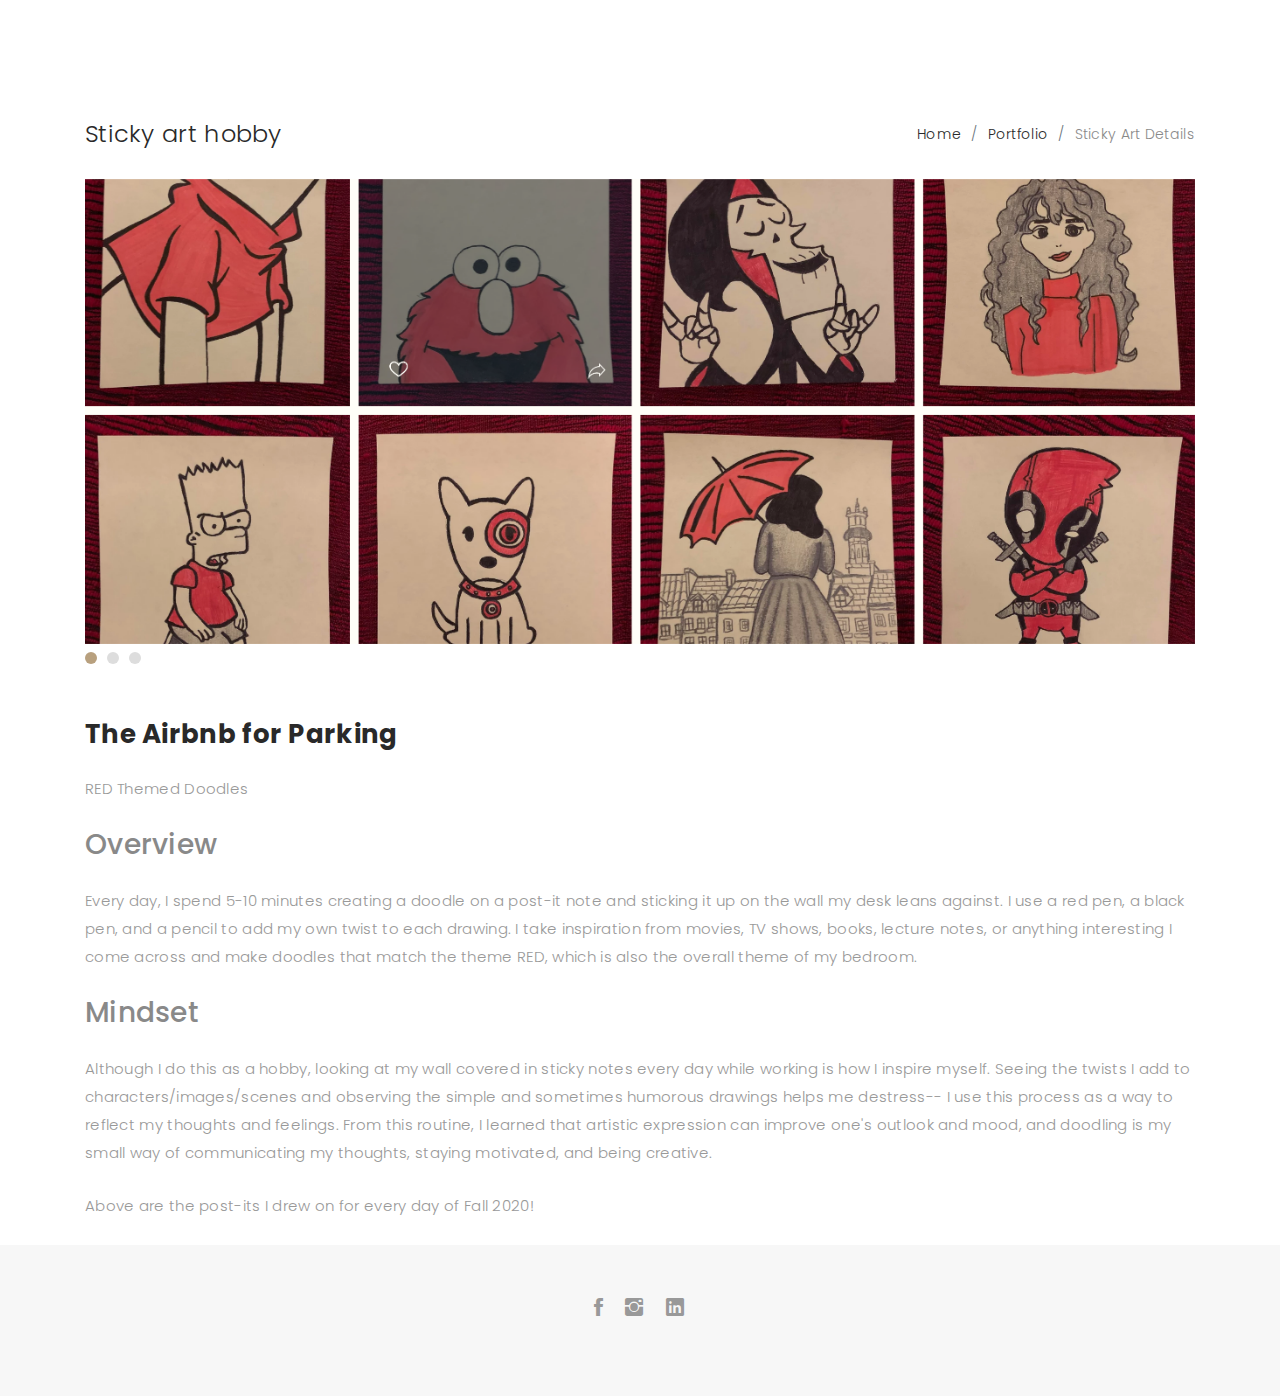
==== sticky.html @ b19e2539 "initial commit" ====
<!DOCTYPE html>
<html lang="en">

<head>
  <meta charset="utf-8">
  <meta content="width=device-width, initial-scale=1.0" name="viewport">

 <title>Preethi Surapaneni</title>
  <meta content="" name="descriptison">
  <meta content="" name="keywords">

  <!-- icons -->
  <link href="assets/img/apple-touch-icon.png" rel="apple-touch-icon">

  <!-- Google Fonts -->
  <link href="https://fonts.googleapis.com/css?family=Poppins:300,300i,400,400i,500,500i,600,600i,700,700iPlayfair+Display:400,400i,500,500i,600,600i,700,700i,900,900i" rel="stylesheet">

  <!-- Vendor CSS Files -->
  <link href="assets/vendor/bootstrap/css/bootstrap.min.css" rel="stylesheet">
  <link href="assets/vendor/hover/hover.min.css" rel="stylesheet">
  <link href="assets/vendor/ionicons/css/ionicons.min.css" rel="stylesheet">
  <link href="assets/vendor/boxicons/css/boxicons.min.css" rel="stylesheet">
  <link href="assets/vendor/venobox/venobox.css" rel="stylesheet">
  <link href="assets/vendor/owl.carousel/assets/owl.carousel.min.css" rel="stylesheet">

  <!-- Template Main CSS File -->
  <link href="assets/css/style.css" rel="stylesheet">

</head>

<body>

  <!-- ======= Navbar ======= -->
  <nav id="main-nav" class="subpage-nav">
    <div class="row">
      <div class="container">

        

        <div class="responsive"><i data-icon="m" class="ion-navicon-round"></i></div>

        <ul class="nav-menu list-unstyled">
          <li><a href="index.html" class="smoothScroll">Home</a></li>
          <li><a href="index.html#about" class="smoothScroll">About</a></li>
          <li><a href="index.html#portfolio" class="smoothScroll">Portfolio</a></li>
          <li><a href="assets/preethisurapaneni.pdf" class="smoothScroll">Resume</a></li>
          <!-- <li><a href="index.html#contact" class="smoothScroll">Contact</a></li> -->
        </ul>

      </div>
    </div>
  </nav><!-- End Navbar -->

  <main id="main">

    <!-- ======= Breadcrumbs Section ======= -->
    <section class="breadcrumbs">
      <div class="container">

        <div class="d-flex justify-content-between align-items-center">
          <h2>Sticky art hobby</h2>
          <ol>
            <li><a href="index.html">Home</a></li>
            <li><a href="index.html#portfolio">Portfolio</a></li>
            <li>Sticky Art Details</li>
          </ol>
        </div>

      </div>
    </section><!-- Breadcrumbs Section -->

    <!-- ======= Portfolio Details Section ======= -->
    <section class="portfolio-details">
      <div class="container">

        <div class="portfolio-details-container">

          <div class="owl-carousel portfolio-details-carousel">
            <img src="assets/img/sticky1.png" class="img-fluid" alt="">
            <img src="assets/img/sticky2.png" class="img-fluid" alt="">
            <img src="assets/img/sticky3.png" class="img-fluid" alt="">
          </div>



        </div>

        <div class="portfolio-description">
          <h2>The Airbnb for Parking</h2>
          <p>
RED Themed Doodles

          </p>
          <h3>
            Overview
          </h3>
          <p>
           Every day, I spend 5-10 minutes creating a doodle on a post-it note and sticking it up on the wall my desk leans against. I use a red pen, a black pen, and a pencil to add my own twist to each drawing. I take inspiration from movies, TV shows, books, lecture notes, or anything interesting I come across and make doodles that match the theme RED, which is also the overall theme of my bedroom.
          </p>

          <h3>
           Mindset
          </h3>
          <p>
           Although I do this as a hobby, looking at my wall covered in sticky notes every day while working is how I inspire myself. Seeing the twists I add to characters/images/scenes and observing the simple and sometimes humorous drawings helps me destress-- I use this process as a way to reflect my thoughts and feelings. From this routine, I learned that artistic expression can improve one's outlook and mood, and doodling is my small way of communicating my thoughts, staying motivated, and being creative. 
          </p><p>
            Above are the post-its I drew on for every day of Fall 2020!

             
          </p>
         
        </div>
      </div>
    </section><!-- End Portfolio Details Section -->

  </main><!-- End #main -->

  <!-- ======= Footer ======= -->
  <div id="footer" class="text-center">
    <div class="container">
      <div class="socials-media text-center">
          <ul class="list-unstyled">
      <li><a href="https://www.facebook.com/preethi.surapaneni"><i class="ion-social-facebook"></i></a></li>
          <li><a href="https://www.instagram.com/preethi_surapaneni/"><i class="ion-social-instagram"></i></a></li>
          <li><a href="https://www.linkedin.com/in/preethi-surapaneni/"><i class="ion-social-linkedin"></i></a></li>
        </ul>

      </div>
    </div>
  </div><!-- End Footer -->

  <!-- Vendor JS Files -->
  <script src="assets/vendor/jquery/jquery.min.js"></script>
  <script src="assets/vendor/bootstrap/js/bootstrap.bundle.min.js"></script>
  <script src="assets/vendor/jquery.easing/jquery.easing.min.js"></script>
  <script src="assets/vendor/php-email-form/validate.js"></script>
  <script src="assets/vendor/typed/typed.js"></script>
  <script src="assets/vendor/jquery-sticky/jquery.sticky.js"></script>
  <script src="assets/vendor/isotope-layout/isotope.pkgd.min.js"></script>
  <script src="assets/vendor/venobox/venobox.min.js"></script>
  <script src="assets/vendor/owl.carousel/owl.carousel.min.js"></script>

  <!-- Template Main JS File -->
  <script src="assets/js/main.js"></script>

</body>

</html>
---- assets/vendor/venobox/venobox.css ----
/* ------ venobox.css --------*/
.vbox-overlay *, .vbox-overlay *:before, .vbox-overlay *:after{
    -webkit-backface-visibility: hidden;
    -webkit-box-sizing:border-box;
    -moz-box-sizing:border-box;
    box-sizing:border-box;
}
.vbox-overlay * { 
    -webkit-backface-visibility: visible;
    backface-visibility: visible;
}
.vbox-overlay{
    display: -webkit-flex;
    display: flex;
    -webkit-flex-direction: column;
    flex-direction: column;
    -webkit-justify-content: center;
    justify-content: center;
    -webkit-align-items: center;
    align-items: center;
    position: fixed;
    left: 0;
    top: 0;
    bottom: 0;
    right: 0;
    z-index: 999999;
}

/* ----- navigation ----- */
.vbox-title{
    width: 100%;
    height: 40px;
    float: left;
    text-align: center;
    line-height: 28px;
    font-size: 12px;
    padding: 6px 50px;
    overflow: hidden;
    position: fixed;
    display: none;
    left: 0;
    z-index: 89;
}
.vbox-close{
    cursor: pointer;
    position: fixed;
    top: -1px;
    right: 0;
    width: 50px;
    height: 40px;
    padding: 6px;
    display: block;
    background-position:10px center;
    overflow: hidden;
    font-size: 24px;
    line-height: 1;
    text-align: center;
    z-index: 99;
}
.vbox-left{
    cursor: pointer;
    position: fixed;
    left: 0;
    height: 40px;
    overflow: hidden;
    line-height: 28px;
    font-size: 12px;
    z-index: 99;
    display: flex;
    align-items:center;
}
.vbox-num{
    display: inline-block;
    margin: 6px 0 6px 15px;
}
/* ----- Social share ----- */
.vbox-share{
    line-height: 28px;
    font-size: 12px;
    overflow: hidden;
    position: fixed;
    left: 0;
    z-index: 98;
    display: flex;
    align-items:center;
    justify-content: center;
    width: 100%;
    text-align: center;
}
.vbox-share svg{
    max-height: 28px;
    width: 28px;
    z-index: 10;
    margin-left: 12px;
    margin-top: 6px;
    margin-bottom: 6px;
    vertical-align: middle;
}


/* ----- navigation ARROWS ----- */
.vbox-next, .vbox-prev{
    position: fixed;
    top: 50%;
    margin-top: -15px;
    overflow: hidden;
    cursor: pointer;
    display: block;
    width: 45px;
    height: 45px;
    z-index: 99;
}
.vbox-next span, .vbox-prev span{
    position: relative;
    width: 20px;
    height: 20px;
    border: 2px solid transparent;
    border-top-color: #B6B6B6;
    border-right-color: #B6B6B6;
    text-indent: -100px;
    position: absolute;
    top: 8px;
    display: block;
}
.vbox-prev{
    left: 15px;
}
.vbox-next{
    right: 15px;
}
.vbox-prev span{
    left: 10px;
    -ms-transform: rotate(-135deg);
    -webkit-transform: rotate(-135deg);
    transform: rotate(-135deg);
}
.vbox-next span{
    -ms-transform: rotate(45deg);
    -webkit-transform: rotate(45deg);
    transform: rotate(45deg);
    right: 10px;
}
/* ------- inline window ------ */
.vbox-inline{
    width: 420px;
    height: 315px;
    height: 70vh;
    padding: 10px;
    background: #fff;
    margin: 0 auto;
    overflow: auto;
    text-align: left;
}
/* ------- Video & iFrames window ------ */
.venoframe{
    max-width: 100%;
    width: 100%;
    border: none;
    width: 100%;
    height: 260px;
    height: 70vh;
}
.venoframe.vbvid{
    height: 260px;
}
@media (min-width: 768px) {
    .venoframe, .vbox-inline{
        width: 90%;
        height: 360px;
        height: 70vh;
    }
    .venoframe.vbvid{
        width: 640px;
        height: 360px;
    }
}
@media (min-width: 992px) {
    .venoframe, .vbox-inline{
        max-width: 1200px;
        width: 80%;
        height: 540px;
        height: 70vh;
    }
    .venoframe.vbvid{
        width: 960px;
        height: 540px;
    }
}
/* 
Please do NOT edit this part! 
or at least read this note: http://i.imgur.com/7C0ws9e.gif
*/
.vbox-open{
    overflow: hidden;
}
.vbox-container{
    position: absolute;
    left: 0;
    right: 0;
    top: 0;
    bottom: 0;
    overflow-x: hidden;
    overflow-y: scroll;
    overflow-scrolling: touch;
    -webkit-overflow-scrolling: touch;
    z-index: 20;
    max-height: 100%;

}

.vbox-content{
    text-align: center;
    float: left;
    width: 100%;
    position: relative;
    overflow: hidden;
    padding: 20px 4%;
}
.vbox-container img{
    max-width: 100%;
    height: auto;
}
.vbox-figlio{
    box-shadow: 0 0 12px rgba(0,0,0,0.19), 0 6px 6px rgba(0,0,0,0.23);
    max-width: 100%;
    text-align: initial;
}
img.vbox-figlio{
    -webkit-user-select: none;
-khtml-user-select: none;
-moz-user-select: none;
-o-user-select: none;
user-select: none;
}
.vbox-content.swipe-left{
    margin-left: -200px !important;
}
.vbox-content.swipe-right{
    margin-left: 200px !important;
}
.vbox-animated{
    webkit-transition: margin 300ms ease-out;
    transition: margin 300ms ease-out;
}

/* ---------- preloader ----------
 * SPINKIT 
 * http://tobiasahlin.com/spinkit/
-------------------------------- */
.sk-double-bounce,.sk-rotating-plane{width:40px;height:40px;margin:40px auto}.sk-rotating-plane{background-color:#333;-webkit-animation:sk-rotatePlane 1.2s infinite ease-in-out;animation:sk-rotatePlane 1.2s infinite ease-in-out}@-webkit-keyframes sk-rotatePlane{0%{-webkit-transform:perspective(120px) rotateX(0) rotateY(0);transform:perspective(120px) rotateX(0) rotateY(0)}50%{-webkit-transform:perspective(120px) rotateX(-180.1deg) rotateY(0);transform:perspective(120px) rotateX(-180.1deg) rotateY(0)}100%{-webkit-transform:perspective(120px) rotateX(-180deg) rotateY(-179.9deg);transform:perspective(120px) rotateX(-180deg) rotateY(-179.9deg)}}@keyframes sk-rotatePlane{0%{-webkit-transform:perspective(120px) rotateX(0) rotateY(0);transform:perspective(120px) rotateX(0) rotateY(0)}50%{-webkit-transform:perspective(120px) rotateX(-180.1deg) rotateY(0);transform:perspective(120px) rotateX(-180.1deg) rotateY(0)}100%{-webkit-transform:perspective(120px) rotateX(-180deg) rotateY(-179.9deg);transform:perspective(120px) rotateX(-180deg) rotateY(-179.9deg)}}.sk-double-bounce{position:relative}.sk-double-bounce .sk-child{width:100%;height:100%;border-radius:50%;background-color:#333;opacity:.6;position:absolute;top:0;left:0;-webkit-animation:sk-doubleBounce 2s infinite ease-in-out;animation:sk-doubleBounce 2s infinite ease-in-out}.sk-chasing-dots .sk-child,.sk-spinner-pulse,.sk-three-bounce .sk-child{background-color:#333;border-radius:100%}.sk-double-bounce .sk-double-bounce2{-webkit-animation-delay:-1s;animation-delay:-1s}@-webkit-keyframes sk-doubleBounce{0%,100%{-webkit-transform:scale(0);transform:scale(0)}50%{-webkit-transform:scale(1);transform:scale(1)}}@keyframes sk-doubleBounce{0%,100%{-webkit-transform:scale(0);transform:scale(0)}50%{-webkit-transform:scale(1);transform:scale(1)}}.sk-wave{margin:40px auto;width:50px;height:40px;text-align:center;font-size:10px}.sk-wave .sk-rect{background-color:#333;height:100%;width:6px;display:inline-block;-webkit-animation:sk-waveStretchDelay 1.2s infinite ease-in-out;animation:sk-waveStretchDelay 1.2s infinite ease-in-out}.sk-wave .sk-rect1{-webkit-animation-delay:-1.2s;animation-delay:-1.2s}.sk-wave .sk-rect2{-webkit-animation-delay:-1.1s;animation-delay:-1.1s}.sk-wave .sk-rect3{-webkit-animation-delay:-1s;animation-delay:-1s}.sk-wave .sk-rect4{-webkit-animation-delay:-.9s;animation-delay:-.9s}.sk-wave .sk-rect5{-webkit-animation-delay:-.8s;animation-delay:-.8s}@-webkit-keyframes sk-waveStretchDelay{0%,100%,40%{-webkit-transform:scaleY(.4);transform:scaleY(.4)}20%{-webkit-transform:scaleY(1);transform:scaleY(1)}}@keyframes sk-waveStretchDelay{0%,100%,40%{-webkit-transform:scaleY(.4);transform:scaleY(.4)}20%{-webkit-transform:scaleY(1);transform:scaleY(1)}}.sk-wandering-cubes{margin:40px auto;width:40px;height:40px;position:relative}.sk-wandering-cubes .sk-cube{background-color:#333;width:10px;height:10px;position:absolute;top:0;left:0;-webkit-animation:sk-wanderingCube 1.8s ease-in-out -1.8s infinite both;animation:sk-wanderingCube 1.8s ease-in-out -1.8s infinite both}.sk-chasing-dots,.sk-spinner-pulse{width:40px;height:40px;margin:40px auto}.sk-wandering-cubes .sk-cube2{-webkit-animation-delay:-.9s;animation-delay:-.9s}@-webkit-keyframes sk-wanderingCube{0%{-webkit-transform:rotate(0);transform:rotate(0)}25%{-webkit-transform:translateX(30px) rotate(-90deg) scale(.5);transform:translateX(30px) rotate(-90deg) scale(.5)}50%{-webkit-transform:translateX(30px) translateY(30px) rotate(-179deg);transform:translateX(30px) translateY(30px) rotate(-179deg)}50.1%{-webkit-transform:translateX(30px) translateY(30px) rotate(-180deg);transform:translateX(30px) translateY(30px) rotate(-180deg)}75%{-webkit-transform:translateX(0) translateY(30px) rotate(-270deg) scale(.5);transform:translateX(0) translateY(30px) rotate(-270deg) scale(.5)}100%{-webkit-transform:rotate(-360deg);transform:rotate(-360deg)}}@keyframes sk-wanderingCube{0%{-webkit-transform:rotate(0);transform:rotate(0)}25%{-webkit-transform:translateX(30px) rotate(-90deg) scale(.5);transform:translateX(30px) rotate(-90deg) scale(.5)}50%{-webkit-transform:translateX(30px) translateY(30px) rotate(-179deg);transform:translateX(30px) translateY(30px) rotate(-179deg)}50.1%{-webkit-transform:translateX(30px) translateY(30px) rotate(-180deg);transform:translateX(30px) translateY(30px) rotate(-180deg)}75%{-webkit-transform:translateX(0) translateY(30px) rotate(-270deg) scale(.5);transform:translateX(0) translateY(30px) rotate(-270deg) scale(.5)}100%{-webkit-transform:rotate(-360deg);transform:rotate(-360deg)}}.sk-spinner-pulse{-webkit-animation:sk-pulseScaleOut 1s infinite ease-in-out;animation:sk-pulseScaleOut 1s infinite ease-in-out}@-webkit-keyframes sk-pulseScaleOut{0%{-webkit-transform:scale(0);transform:scale(0)}100%{-webkit-transform:scale(1);transform:scale(1);opacity:0}}@keyframes sk-pulseScaleOut{0%{-webkit-transform:scale(0);transform:scale(0)}100%{-webkit-transform:scale(1);transform:scale(1);opacity:0}}.sk-chasing-dots{position:relative;text-align:center;-webkit-animation:sk-chasingDotsRotate 2s infinite linear;animation:sk-chasingDotsRotate 2s infinite linear}.sk-chasing-dots .sk-child{width:60%;height:60%;display:inline-block;position:absolute;top:0;-webkit-animation:sk-chasingDotsBounce 2s infinite ease-in-out;animation:sk-chasingDotsBounce 2s infinite ease-in-out}.sk-chasing-dots .sk-dot2{top:auto;bottom:0;-webkit-animation-delay:-1s;animation-delay:-1s}@-webkit-keyframes sk-chasingDotsRotate{100%{-webkit-transform:rotate(360deg);transform:rotate(360deg)}}@keyframes sk-chasingDotsRotate{100%{-webkit-transform:rotate(360deg);transform:rotate(360deg)}}@-webkit-keyframes sk-chasingDotsBounce{0%,100%{-webkit-transform:scale(0);transform:scale(0)}50%{-webkit-transform:scale(1);transform:scale(1)}}@keyframes sk-chasingDotsBounce{0%,100%{-webkit-transform:scale(0);transform:scale(0)}50%{-webkit-transform:scale(1);transform:scale(1)}}.sk-three-bounce{margin:40px auto;width:80px;text-align:center}.sk-three-bounce .sk-child{width:20px;height:20px;display:inline-block;-webkit-animation:sk-three-bounce 1.4s ease-in-out 0s infinite both;animation:sk-three-bounce 1.4s ease-in-out 0s infinite both}.sk-circle .sk-child:before,.sk-fading-circle .sk-circle:before{display:block;border-radius:100%;content:'';background-color:#333}.sk-three-bounce .sk-bounce1{-webkit-animation-delay:-.32s;animation-delay:-.32s}.sk-three-bounce .sk-bounce2{-webkit-animation-delay:-.16s;animation-delay:-.16s}@-webkit-keyframes sk-three-bounce{0%,100%,80%{-webkit-transform:scale(0);transform:scale(0)}40%{-webkit-transform:scale(1);transform:scale(1)}}@keyframes sk-three-bounce{0%,100%,80%{-webkit-transform:scale(0);transform:scale(0)}40%{-webkit-transform:scale(1);transform:scale(1)}}.sk-circle{margin:40px auto;width:40px;height:40px;position:relative}.sk-circle .sk-child{width:100%;height:100%;position:absolute;left:0;top:0}.sk-circle .sk-child:before{margin:0 auto;width:15%;height:15%;-webkit-animation:sk-circleBounceDelay 1.2s infinite ease-in-out both;animation:sk-circleBounceDelay 1.2s infinite ease-in-out both}.sk-circle .sk-circle2{-webkit-transform:rotate(30deg);-ms-transform:rotate(30deg);transform:rotate(30deg)}.sk-circle .sk-circle3{-webkit-transform:rotate(60deg);-ms-transform:rotate(60deg);transform:rotate(60deg)}.sk-circle .sk-circle4{-webkit-transform:rotate(90deg);-ms-transform:rotate(90deg);transform:rotate(90deg)}.sk-circle .sk-circle5{-webkit-transform:rotate(120deg);-ms-transform:rotate(120deg);transform:rotate(120deg)}.sk-circle .sk-circle6{-webkit-transform:rotate(150deg);-ms-transform:rotate(150deg);transform:rotate(150deg)}.sk-circle .sk-circle7{-webkit-transform:rotate(180deg);-ms-transform:rotate(180deg);transform:rotate(180deg)}.sk-circle .sk-circle8{-webkit-transform:rotate(210deg);-ms-transform:rotate(210deg);transform:rotate(210deg)}.sk-circle .sk-circle9{-webkit-transform:rotate(240deg);-ms-transform:rotate(240deg);transform:rotate(240deg)}.sk-circle .sk-circle10{-webkit-transform:rotate(270deg);-ms-transform:rotate(270deg);transform:rotate(270deg)}.sk-circle .sk-circle11{-webkit-transform:rotate(300deg);-ms-transform:rotate(300deg);transform:rotate(300deg)}.sk-circle .sk-circle12{-webkit-transform:rotate(330deg);-ms-transform:rotate(330deg);transform:rotate(330deg)}.sk-circle .sk-circle2:before{-webkit-animation-delay:-1.1s;animation-delay:-1.1s}.sk-circle .sk-circle3:before{-webkit-animation-delay:-1s;animation-delay:-1s}.sk-circle .sk-circle4:before{-webkit-animation-delay:-.9s;animation-delay:-.9s}.sk-circle .sk-circle5:before{-webkit-animation-delay:-.8s;animation-delay:-.8s}.sk-circle .sk-circle6:before{-webkit-animation-delay:-.7s;animation-delay:-.7s}.sk-circle .sk-circle7:before{-webkit-animation-delay:-.6s;animation-delay:-.6s}.sk-circle .sk-circle8:before{-webkit-animation-delay:-.5s;animation-delay:-.5s}.sk-circle .sk-circle9:before{-webkit-animation-delay:-.4s;animation-delay:-.4s}.sk-circle .sk-circle10:before{-webkit-animation-delay:-.3s;animation-delay:-.3s}.sk-circle .sk-circle11:before{-webkit-animation-delay:-.2s;animation-delay:-.2s}.sk-circle .sk-circle12:before{-webkit-animation-delay:-.1s;animation-delay:-.1s}@-webkit-keyframes sk-circleBounceDelay{0%,100%,80%{-webkit-transform:scale(0);transform:scale(0)}40%{-webkit-transform:scale(1);transform:scale(1)}}@keyframes sk-circleBounceDelay{0%,100%,80%{-webkit-transform:scale(0);transform:scale(0)}40%{-webkit-transform:scale(1);transform:scale(1)}}.sk-cube-grid{width:40px;height:40px;margin:40px auto}.sk-cube-grid .sk-cube{width:33.33%;height:33.33%;background-color:#333;float:left;-webkit-animation:sk-cubeGridScaleDelay 1.3s infinite ease-in-out;animation:sk-cubeGridScaleDelay 1.3s infinite ease-in-out}.sk-cube-grid .sk-cube1{-webkit-animation-delay:.2s;animation-delay:.2s}.sk-cube-grid .sk-cube2{-webkit-animation-delay:.3s;animation-delay:.3s}.sk-cube-grid .sk-cube3{-webkit-animation-delay:.4s;animation-delay:.4s}.sk-cube-grid .sk-cube4{-webkit-animation-delay:.1s;animation-delay:.1s}.sk-cube-grid .sk-cube5{-webkit-animation-delay:.2s;animation-delay:.2s}.sk-cube-grid .sk-cube6{-webkit-animation-delay:.3s;animation-delay:.3s}.sk-cube-grid .sk-cube7{-webkit-animation-delay:0ms;animation-delay:0ms}.sk-cube-grid .sk-cube8{-webkit-animation-delay:.1s;animation-delay:.1s}.sk-cube-grid .sk-cube9{-webkit-animation-delay:.2s;animation-delay:.2s}@-webkit-keyframes sk-cubeGridScaleDelay{0%,100%,70%{-webkit-transform:scale3D(1,1,1);transform:scale3D(1,1,1)}35%{-webkit-transform:scale3D(0,0,1);transform:scale3D(0,0,1)}}@keyframes sk-cubeGridScaleDelay{0%,100%,70%{-webkit-transform:scale3D(1,1,1);transform:scale3D(1,1,1)}35%{-webkit-transform:scale3D(0,0,1);transform:scale3D(0,0,1)}}.sk-fading-circle{margin:40px auto;width:40px;height:40px;position:relative}.sk-fading-circle .sk-circle{width:100%;height:100%;position:absolute;left:0;top:0}.sk-fading-circle .sk-circle:before{margin:0 auto;width:15%;height:15%;-webkit-animation:sk-circleFadeDelay 1.2s infinite ease-in-out both;animation:sk-circleFadeDelay 1.2s infinite ease-in-out both}.sk-fading-circle .sk-circle2{-webkit-transform:rotate(30deg);-ms-transform:rotate(30deg);transform:rotate(30deg)}.sk-fading-circle .sk-circle3{-webkit-transform:rotate(60deg);-ms-transform:rotate(60deg);transform:rotate(60deg)}.sk-fading-circle .sk-circle4{-webkit-transform:rotate(90deg);-ms-transform:rotate(90deg);transform:rotate(90deg)}.sk-fading-circle .sk-circle5{-webkit-transform:rotate(120deg);-ms-transform:rotate(120deg);transform:rotate(120deg)}.sk-fading-circle .sk-circle6{-webkit-transform:rotate(150deg);-ms-transform:rotate(150deg);transform:rotate(150deg)}.sk-fading-circle .sk-circle7{-webkit-transform:rotate(180deg);-ms-transform:rotate(180deg);transform:rotate(180deg)}.sk-fading-circle .sk-circle8{-webkit-transform:rotate(210deg);-ms-transform:rotate(210deg);transform:rotate(210deg)}.sk-fading-circle .sk-circle9{-webkit-transform:rotate(240deg);-ms-transform:rotate(240deg);transform:rotate(240deg)}.sk-fading-circle .sk-circle10{-webkit-transform:rotate(270deg);-ms-transform:rotate(270deg);transform:rotate(270deg)}.sk-fading-circle .sk-circle11{-webkit-transform:rotate(300deg);-ms-transform:rotate(300deg);transform:rotate(300deg)}.sk-fading-circle .sk-circle12{-webkit-transform:rotate(330deg);-ms-transform:rotate(330deg);transform:rotate(330deg)}.sk-fading-circle .sk-circle2:before{-webkit-animation-delay:-1.1s;animation-delay:-1.1s}.sk-fading-circle .sk-circle3:before{-webkit-animation-delay:-1s;animation-delay:-1s}.sk-fading-circle .sk-circle4:before{-webkit-animation-delay:-.9s;animation-delay:-.9s}.sk-fading-circle .sk-circle5:before{-webkit-animation-delay:-.8s;animation-delay:-.8s}.sk-fading-circle .sk-circle6:before{-webkit-animation-delay:-.7s;animation-delay:-.7s}.sk-fading-circle .sk-circle7:before{-webkit-animation-delay:-.6s;animation-delay:-.6s}.sk-fading-circle .sk-circle8:before{-webkit-animation-delay:-.5s;animation-delay:-.5s}.sk-fading-circle .sk-circle9:before{-webkit-animation-delay:-.4s;animation-delay:-.4s}.sk-fading-circle .sk-circle10:before{-webkit-animation-delay:-.3s;animation-delay:-.3s}.sk-fading-circle .sk-circle11:before{-webkit-animation-delay:-.2s;animation-delay:-.2s}.sk-fading-circle .sk-circle12:before{-webkit-animation-delay:-.1s;animation-delay:-.1s}@-webkit-keyframes sk-circleFadeDelay{0%,100%,39%{opacity:0}40%{opacity:1}}@keyframes sk-circleFadeDelay{0%,100%,39%{opacity:0}40%{opacity:1}}.sk-folding-cube{margin:40px auto;width:40px;height:40px;position:relative;-webkit-transform:rotateZ(45deg);transform:rotateZ(45deg)}.sk-folding-cube .sk-cube{float:left;width:50%;height:50%;position:relative;-webkit-transform:scale(1.1);-ms-transform:scale(1.1);transform:scale(1.1)}.sk-folding-cube .sk-cube:before{content:'';position:absolute;top:0;left:0;width:100%;height:100%;background-color:#333;-webkit-animation:sk-foldCubeAngle 2.4s infinite linear both;animation:sk-foldCubeAngle 2.4s infinite linear both;-webkit-transform-origin:100% 100%;-ms-transform-origin:100% 100%;transform-origin:100% 100%}.sk-folding-cube .sk-cube2{-webkit-transform:scale(1.1) rotateZ(90deg);transform:scale(1.1) rotateZ(90deg)}.sk-folding-cube .sk-cube3{-webkit-transform:scale(1.1) rotateZ(180deg);transform:scale(1.1) rotateZ(180deg)}.sk-folding-cube .sk-cube4{-webkit-transform:scale(1.1) rotateZ(270deg);transform:scale(1.1) rotateZ(270deg)}.sk-folding-cube .sk-cube2:before{-webkit-animation-delay:.3s;animation-delay:.3s}.sk-folding-cube .sk-cube3:before{-webkit-animation-delay:.6s;animation-delay:.6s}.sk-folding-cube .sk-cube4:before{-webkit-animation-delay:.9s;animation-delay:.9s}@-webkit-keyframes sk-foldCubeAngle{0%,10%{-webkit-transform:perspective(140px) rotateX(-180deg);transform:perspective(140px) rotateX(-180deg);opacity:0}25%,75%{-webkit-transform:perspective(140px) rotateX(0);transform:perspective(140px) rotateX(0);opacity:1}100%,90%{-webkit-transform:perspective(140px) rotateY(180deg);transform:perspective(140px) rotateY(180deg);opacity:0}}@keyframes sk-foldCubeAngle{0%,10%{-webkit-transform:perspective(140px) rotateX(-180deg);transform:perspective(140px) rotateX(-180deg);opacity:0}25%,75%{-webkit-transform:perspective(140px) rotateX(0);transform:perspective(140px) rotateX(0);opacity:1}100%,90%{-webkit-transform:perspective(140px) rotateY(180deg);transform:perspective(140px) rotateY(180deg);opacity:0}}
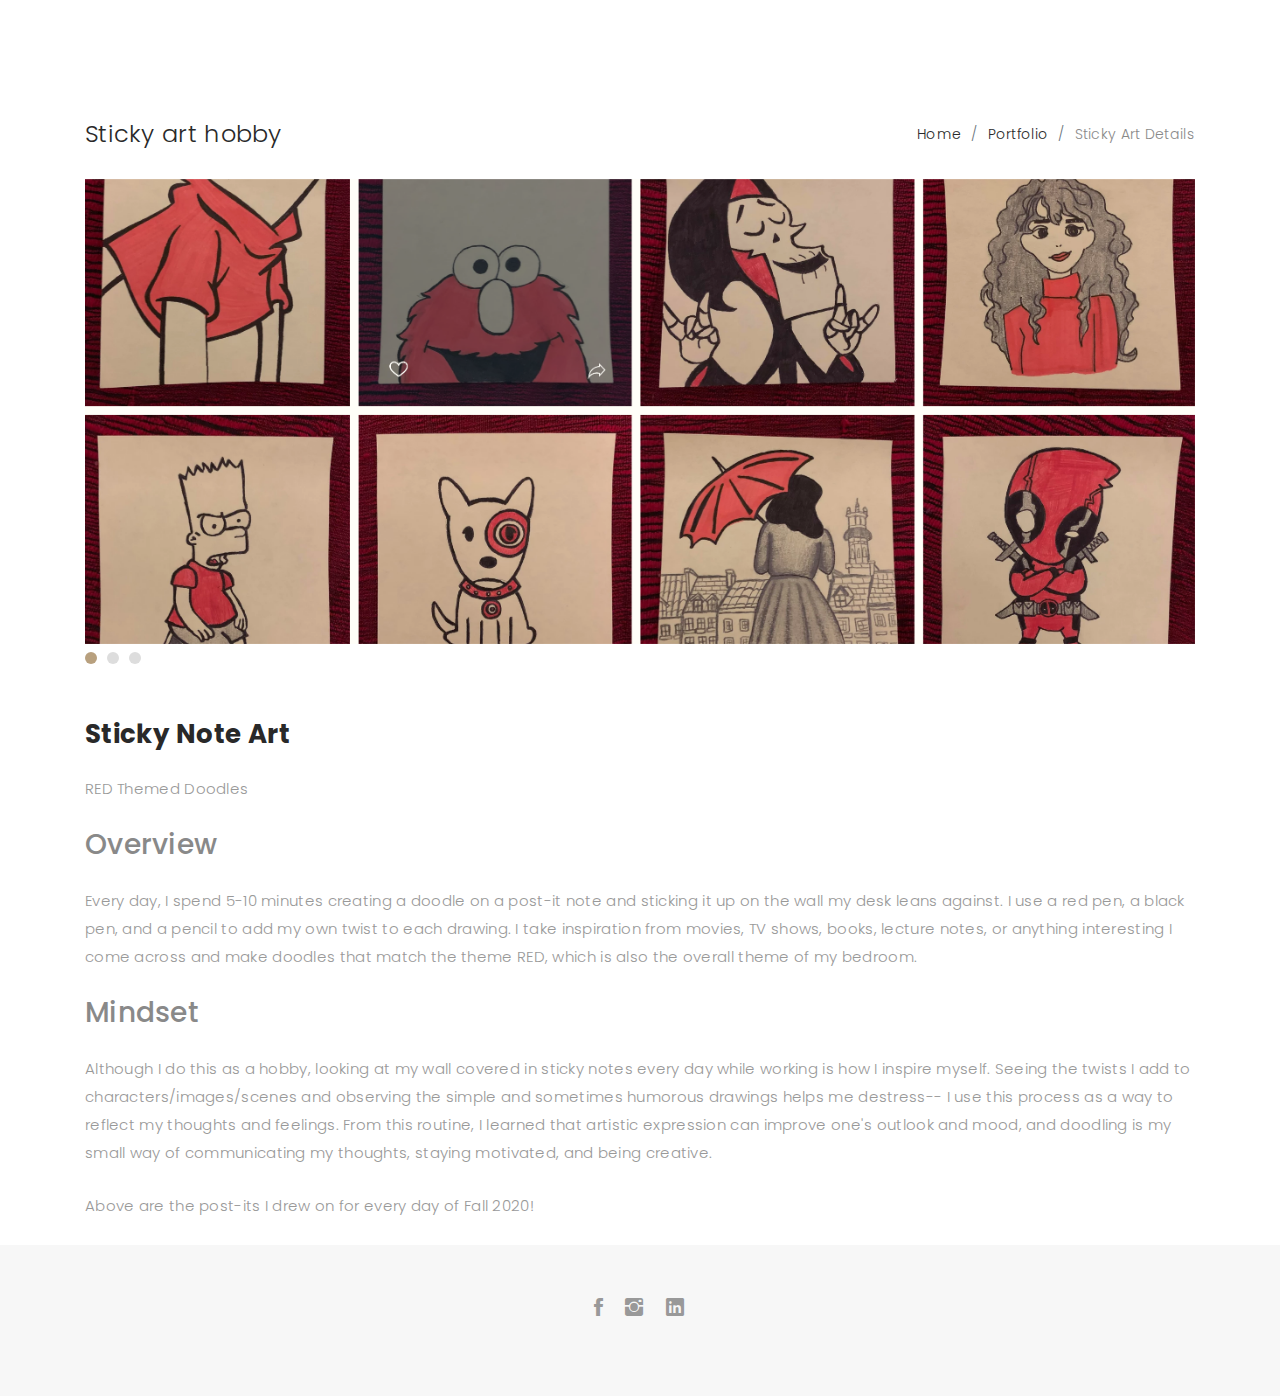
==== commit 5c8ff011: "changes" ====
--- a/sticky.html
+++ b/sticky.html
@@ -86,10 +86,10 @@
         </div>
 
         <div class="portfolio-description">
-          <h2>The Airbnb for Parking</h2>
+          <h2>Sticky Note Art</h2>
           <p>
-RED Themed Doodles
-
+RED Themed Doodles
+
           </p>
           <h3>
             Overview
@@ -104,8 +104,8 @@
           <p>
            Although I do this as a hobby, looking at my wall covered in sticky notes every day while working is how I inspire myself. Seeing the twists I add to characters/images/scenes and observing the simple and sometimes humorous drawings helps me destress-- I use this process as a way to reflect my thoughts and feelings. From this routine, I learned that artistic expression can improve one's outlook and mood, and doodling is my small way of communicating my thoughts, staying motivated, and being creative. 
           </p><p>
-            Above are the post-its I drew on for every day of Fall 2020!
-
+            Above are the post-its I drew on for every day of Fall 2020!
+
              
           </p>
          
